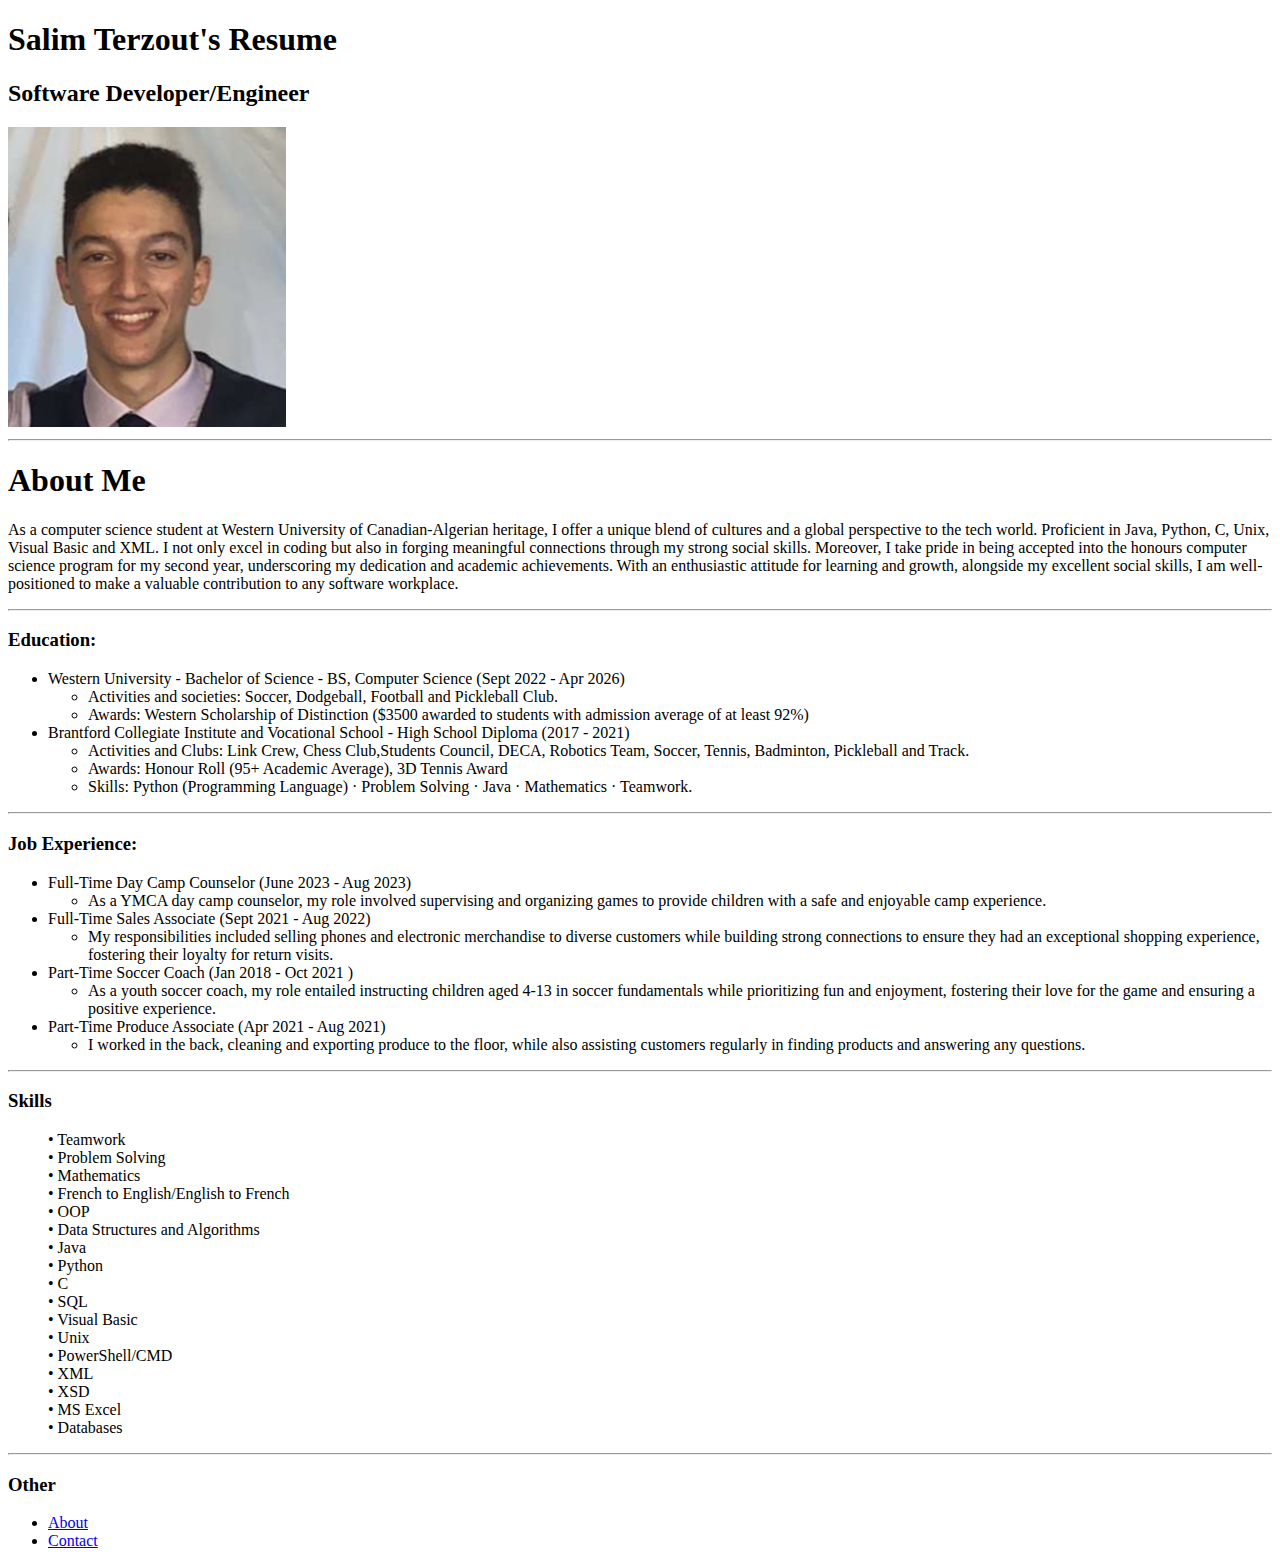
==== index.html @ ab0f9791 "Add files via upload" ====
<!DOCTYPE html>
<html lang="en">
<head>
    <meta charset="UTF-8">
    <meta name="viewport" content="width=device-width, initial-scale=1.0">
    <title>Salim Terzout Portfolio</title>
</head>
<body>
    <h1>Salim Terzout's Resume</h1>
    <h2>Software Developer/Engineer</h2>
    <img src="./bigsalim.png" height="300">
    <hr>
    <h1>About Me</h1>
    <p>As a computer science student at Western University of Canadian-Algerian heritage, I offer a unique blend of cultures and a global perspective to the tech world. Proficient in Java, Python, C, Unix, Visual Basic and XML. I not only excel in coding but also in forging meaningful connections through my strong social skills. Moreover, I take pride in being accepted into the honours computer science program for my second year, underscoring my dedication and academic achievements. With an enthusiastic attitude for learning and growth, alongside my excellent social skills, I am well-positioned to make a valuable contribution to any software workplace.</p>
    <hr>
    <h3>Education:</h3>

    <ul>
    <li>Western University - Bachelor of Science - BS, Computer Science (Sept 2022 - Apr 2026)
        <ul>
            <li>Activities and societies: Soccer, Dodgeball, Football and Pickleball Club.
                </li>
                <li>Awards: Western Scholarship of Distinction ($3500 awarded to students with admission average of at least 92%)</li>
            </ul>   
     </li>
     <li>Brantford Collegiate Institute and Vocational School - High School Diploma (2017 - 2021)
        <ul>
            <li>Activities and Clubs: Link Crew, Chess Club,Students Council, DECA, Robotics Team, Soccer, Tennis, Badminton, Pickleball and Track.</li>
            <li>Awards: Honour Roll (95+ Academic Average), 3D Tennis Award</li>
            <li>Skills: Python (Programming Language) · Problem Solving · Java · Mathematics · Teamwork.</li>

        </ul>   
     </li>
    </ul>
    <hr>
    <h3>Job Experience:</h3>
    <ul>
    <li>Full-Time Day Camp Counselor (June 2023 - Aug 2023)
        <ul>
            <li>As a YMCA day camp counselor, my role involved supervising and organizing games to provide children with a safe and enjoyable camp experience.</li>
        </ul>   
     </li>
     <li>Full-Time Sales Associate (Sept 2021 - Aug 2022)
        <ul>
            <li>My responsibilities included selling phones and electronic merchandise to diverse customers while building strong connections to ensure they had an exceptional shopping experience, fostering their loyalty for return visits.</li>
        </ul>   
     </li>
     <li>Part-Time Soccer Coach (Jan 2018 - Oct 2021 )
        <ul>
            <li>As a youth soccer coach, my role entailed instructing children aged 4-13 in soccer fundamentals while prioritizing fun and enjoyment, fostering their love for the game and ensuring a positive experience.</li>
        </ul>   
     </li>
     <li>Part-Time Produce Associate (Apr 2021 - Aug 2021)
        <ul>
            <li>I worked in the back, cleaning and exporting produce to the floor, while also assisting customers regularly in finding products and answering any questions.</li>
        </ul>   
     </li>
    </ul>
    <hr>
    <h3>Skills</h3>
    <ul>
    •	Teamwork
    <br>
    •	Problem Solving
    <br>
    •	Mathematics
    <br>
    •	French to English/English to French
    <br>
    •	OOP
    <br>
    •	Data Structures and Algorithms
    <br>
    •	Java
    <br>
    •	Python
    <br>
    •	C
    <br>
    •	SQL
    <br>
    •	Visual Basic
    <br>
    •	Unix
    <br>
    •	PowerShell/CMD
    <br>
    •	XML
    <br>
    •	XSD
    <br>
    •	MS Excel
    <br>
    •	Databases
    </ul>
    <hr>
    <h3>Other</h3>
    <ul>
    <li><a href="aboutme.html">About</a></li>
    <li><a href="contactme.html">Contact</a></li>
    </ul>

</body>
</html>
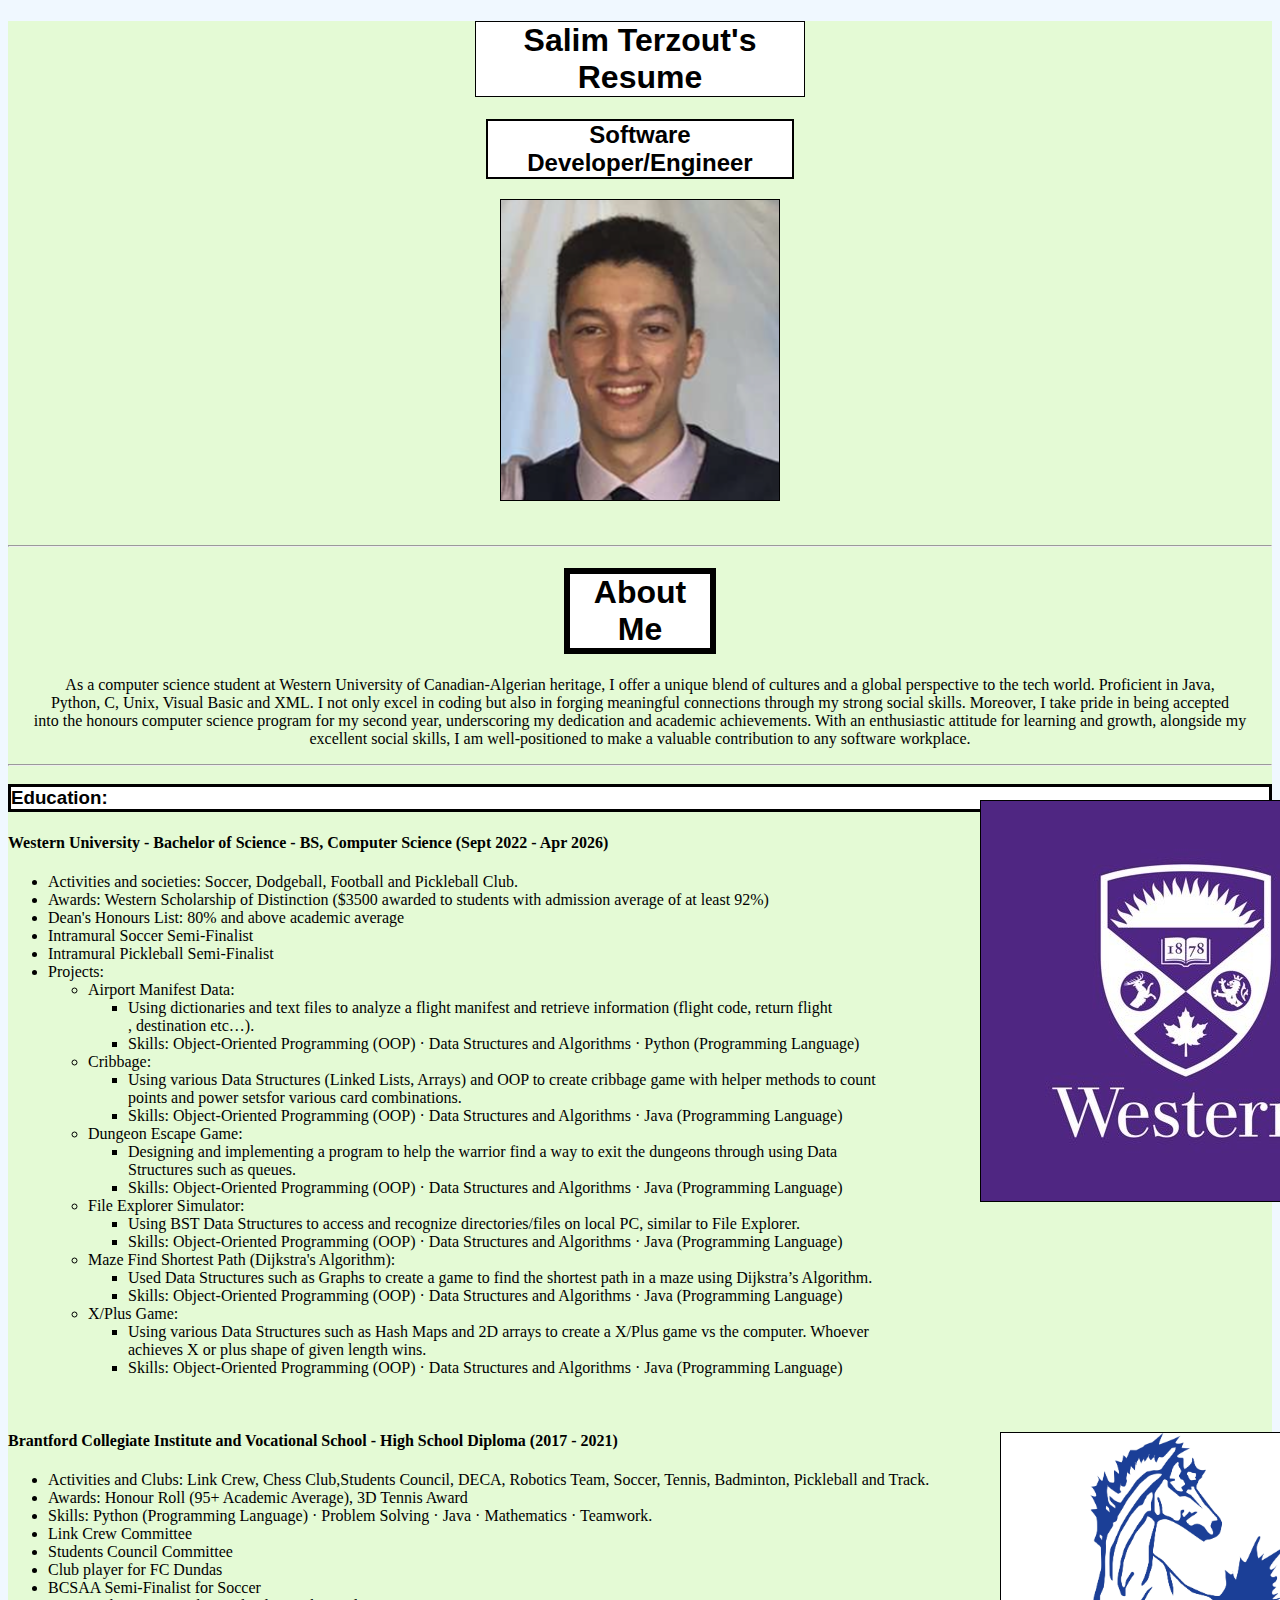
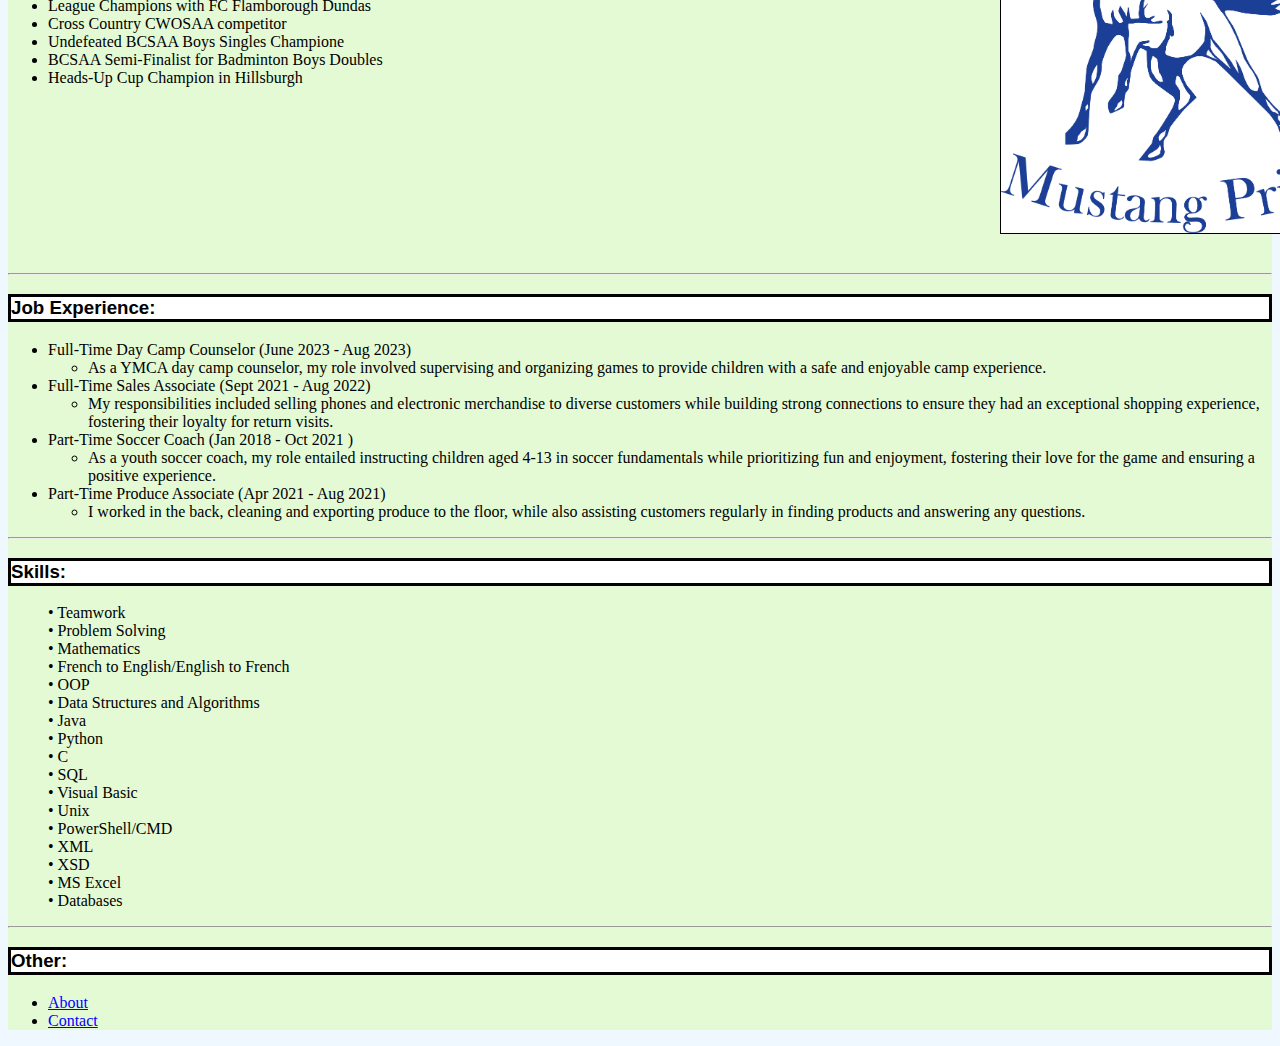
==== commit 4e62f673: "Add files via upload" ====
--- a/index.html
+++ b/index.html
@@ -1,39 +1,100 @@
 <!DOCTYPE html>
-<html lang="en">
+<html lang="en" style="background-color: aliceblue;">
 <head>
     <meta charset="UTF-8">
     <meta name="viewport" content="width=device-width, initial-scale=1.0">
     <title>Salim Terzout Portfolio</title>
+    
 </head>
 <body>
-    <h1>Salim Terzout's Resume</h1>
-    <h2>Software Developer/Engineer</h2>
-    <img src="./bigsalim.png" height="300">
+    <h1 class=one>Salim Terzout's Resume</h1>
+    
+    <h2 class=two>Software Developer/Engineer</h2>
+    <img class="imagesSalim" src="./bigsalim.png" height="300">
+    <br>
+    <br>
     <hr>
-    <h1>About Me</h1>
-    <p>As a computer science student at Western University of Canadian-Algerian heritage, I offer a unique blend of cultures and a global perspective to the tech world. Proficient in Java, Python, C, Unix, Visual Basic and XML. I not only excel in coding but also in forging meaningful connections through my strong social skills. Moreover, I take pride in being accepted into the honours computer science program for my second year, underscoring my dedication and academic achievements. With an enthusiastic attitude for learning and growth, alongside my excellent social skills, I am well-positioned to make a valuable contribution to any software workplace.</p>
+    <h1 class=onespecial>About Me</h1>
+    <p>As a computer science student at Western University of Canadian-Algerian heritage, I offer a unique blend of cultures and a global perspective to the tech world. Proficient in Java,<br> Python, C, Unix, Visual Basic and XML. I not only excel in coding but also in forging meaningful connections through my strong social skills. Moreover, I take pride in being accepted<br> into the honours computer science program for my second year, underscoring my dedication and academic achievements. With an enthusiastic attitude for learning and growth, alongside my<br> excellent social skills, I am well-positioned to make a valuable contribution to any software workplace.</p>
     <hr>
-    <h3>Education:</h3>
+    <h3 class="three">Education:</h3>
+    <div class="university-section">
+        <img class="images1" src="./westernlogo.jpg" height="400">        
+        <div class="university-text">
+            <h4>Western University - Bachelor of Science - BS, Computer Science (Sept 2022 - Apr 2026)</h4>
+        <ul>
+            <li>Activities and societies: Soccer, Dodgeball, Football and Pickleball Club.</li>
+            <li>Awards: Western Scholarship of Distinction ($3500 awarded to students with admission average of at least 92%)</li>
+            <li>Dean's Honours List: 80% and above academic average</li>
+            <li>Intramural Soccer Semi-Finalist</li>
+            <li>Intramural Pickleball Semi-Finalist</li>
+            <li>Projects:</li>
+            <ul>
+                <li>Airport Manifest Data:</li>
+                <ul><li>Using dictionaries and text files to analyze a flight manifest and retrieve information (flight code, return flight<br> , destination etc…).</li>
+                    <li>Skills: Object-Oriented Programming (OOP) · Data Structures and Algorithms · Python (Programming Language)</li>
+                </ul>
+                <li>Cribbage:</li>
+                <ul><li>Using various Data Structures (Linked Lists, Arrays) and OOP to create cribbage game with helper methods to count <br> points and power setsfor various card combinations.</li>
+                    <li>Skills: Object-Oriented Programming (OOP) · Data Structures and Algorithms · Java (Programming Language)</li>
+                </ul>
+                <li>Dungeon Escape Game:</li>
+                <ul><li>Designing and implementing a program to help the warrior find a way to exit the dungeons through using Data <br> Structures such as queues.</li>
+                    <li>Skills: Object-Oriented Programming (OOP) · Data Structures and Algorithms · Java (Programming Language)</li>
+                </ul>
+                <li>File Explorer Simulator:</li>
+                <ul><li>Using BST Data Structures to access and recognize directories/files on local PC, similar to File Explorer.</li>
+                    <li>Skills: Object-Oriented Programming (OOP) · Data Structures and Algorithms · Java (Programming Language)</li>
+                </ul>
+                <li>Maze Find Shortest Path (Dijkstra's Algorithm):</li>
+                <ul><li>Used Data Structures such as Graphs to create a game to find the shortest path in a maze using Dijkstra’s Algorithm.</li>
+                    <li>Skills: Object-Oriented Programming (OOP) · Data Structures and Algorithms · Java (Programming Language)</li>
+                </ul>
+                <li>X/Plus Game:</li>
+                <ul><li>Using various Data Structures such as Hash Maps and 2D arrays to create a X/Plus game vs the computer. Whoever <br> achieves X or plus shape of given length wins.</li>
+                    <li>Skills: Object-Oriented Programming (OOP) · Data Structures and Algorithms · Java (Programming Language)</li>
+                </ul>
 
-    <ul>
-    <li>Western University - Bachelor of Science - BS, Computer Science (Sept 2022 - Apr 2026)
-        <ul>
-            <li>Activities and societies: Soccer, Dodgeball, Football and Pickleball Club.
-                </li>
-                <li>Awards: Western Scholarship of Distinction ($3500 awarded to students with admission average of at least 92%)</li>
-            </ul>   
-     </li>
-     <li>Brantford Collegiate Institute and Vocational School - High School Diploma (2017 - 2021)
+
+            </ul>
+        </ul>   
+        </div>
+     </h4>
+    </div>
+
+    <br>
+    <div class="high-school-section">
+      <img class="images2" src="./bciimage.jpeg" height="400">
+      <div class="high-school-text">
+      <h4>Brantford Collegiate Institute and Vocational School - High School Diploma (2017 - 2021) </h4>
         <ul>
             <li>Activities and Clubs: Link Crew, Chess Club,Students Council, DECA, Robotics Team, Soccer, Tennis, Badminton, Pickleball and Track.</li>
             <li>Awards: Honour Roll (95+ Academic Average), 3D Tennis Award</li>
             <li>Skills: Python (Programming Language) · Problem Solving · Java · Mathematics · Teamwork.</li>
+            <li>Link Crew Committee</li>
+            <li>Students Council Committee</li>
+            <li>Club player for FC Dundas </li>
+            <li>BCSAA Semi-Finalist for Soccer </li>
+            <li>League Champions with FC Flamborough Dundas</li>
+            <li>Cross Country CWOSAA competitor</li>
+            <li>Undefeated BCSAA Boys Singles Champione</li>
+            <li>BCSAA Semi-Finalist for Badminton Boys Doubles</li>
+            <li>Heads-Up Cup Champion in Hillsburgh</li>
+        </ul>   
+     </h4>
+    </ul>
+    <br>
+    <br>
+    <br>
+    <br>
+    <br>
+    <br>
+    <br>
+    <br>
+    <br>
 
-        </ul>   
-     </li>
-    </ul>
     <hr>
-    <h3>Job Experience:</h3>
+    <h3 class="three">Job Experience:</h3>
     <ul>
     <li>Full-Time Day Camp Counselor (June 2023 - Aug 2023)
         <ul>
@@ -57,7 +118,7 @@
      </li>
     </ul>
     <hr>
-    <h3>Skills</h3>
+    <h3 class="three">Skills:</h3>
     <ul>
     •	Teamwork
     <br>
@@ -94,11 +155,11 @@
     •	Databases
     </ul>
     <hr>
-    <h3>Other</h3>
+    <h3 class="three">Other:</h3>
     <ul>
-    <li><a href="aboutme.html">About</a></li>
-    <li><a href="contactme.html">Contact</a></li>
+    <li><a href="aboutme.html" class="link">About</a></li>
+    <li><a href="contactme.html" class="link">Contact</a></li>
     </ul>
-
+    <link rel="stylesheet" href="styles.css">
 </body>
 </html>--- a/styles.css
+++ b/styles.css
@@ -0,0 +1,182 @@
+
+body{
+    background-color: rgb(228, 250, 213)
+}
+
+
+.link{
+    color: blue
+}
+.one{
+    color: black;
+    background-color: white;
+    font-family:  Arial, Helvetica, sans-serif, Times, serif, sans-serif;
+    font-weight: 1100;
+    width: 26%;
+    height: 10%;
+    border: 1px solid black;
+}
+.onespecial{
+    color: black;
+    background-color: white;
+    font-family:  Arial, Helvetica, sans-serif, Times, serif, sans-serif;
+    font-weight: 1100;
+    width: 11%;
+    border: 6px solid black;
+}
+.two{
+    color: black;
+    background-color: white;
+    font-family:  Arial, Helvetica, sans-serif, Times, serif, sans-serif;
+    font-weight: 4000;
+    width: 24%;
+    height: 10%;
+    border: 2px solid black;
+
+}
+.three{
+    color: black;
+    background-color: white;
+    font-family:  Arial, Helvetica, sans-serif, Times, serif, sans-serif;
+    font-weight: 2000;
+    border: 3px solid black;
+
+}
+h4{
+    color: black;
+}
+p,h1,h2,.center{
+    text-align: center;
+    margin-left: auto;
+    margin-right: auto;
+    display: block;
+
+}
+
+
+
+.imagesSalim{
+    margin-left: auto;
+    margin-right: auto;
+    display: block;
+    border: 1px solid black;
+
+}
+.education-section {
+    display: flex;
+    align-items: center; /* This will vertically center the items */
+}
+
+.images1 {
+    position: absolute;
+    top: 800px;
+    left:980px ;
+    margin-right: 110px; /* Adjust as needed for spacing */
+    border: 1px solid black; /* Remove the border or adjust as needed */
+}
+.images2 {
+    position: absolute;
+    left:1000px ;
+    margin-right: 110px; /* Adjust as needed for spacing */
+    border: 1px solid black; /* Remove the border or adjust as needed */
+}
+
+.university-text,.high-school-text {
+    text-align: left;
+}
+
+
+
+.onecontact{
+    color: black;
+    background-color: white;
+    font-family:  Arial, Helvetica, sans-serif, Times, serif, sans-serif;
+    font-weight: 1100;
+    width: 13%;
+    height: 10%;
+    border: 1px solid black;
+}
+
+#first{
+    color: black;
+    background-color: white;
+    font-family:  Arial, Helvetica, sans-serif, Times, serif, sans-serif;
+    font-weight: 1100;
+    width: 16%;
+    height: 10%;
+    border: 1px solid black;
+}
+.imagescontact{
+    margin-left: auto;
+    margin-right: auto;
+    display: block;
+    border: 1px solid black;
+}
+.textcontact{
+        text-align: center;
+    
+    
+}
+#second{
+    color: black;
+    background-color: white;
+    font-family:  Arial, Helvetica, sans-serif, Times, serif, sans-serif;
+    font-weight: 1100;
+    width: 17%;
+    height: 10%;
+    border: 1px solid black;
+}
+#third{
+    color: black;
+    background-color: white;
+    font-family:  Arial, Helvetica, sans-serif, Times, serif, sans-serif;
+    font-weight: 1100;
+    width: 5%;
+    height: 10%;
+    border: 1px solid black;
+}
+
+#aboutme{
+
+    color: black;
+    background-color: white;
+    font-family:  Arial, Helvetica, sans-serif, Times, serif, sans-serif;
+    font-weight: 1100;
+    width: 11%;
+    height: 10%;
+    border: 1px solid black;
+
+}
+#minime{
+    margin-left: auto;
+    margin-right: auto;
+    display: block;
+    border: 1px solid black;
+}
+
+#twoaboutone{
+    color: black;
+    background-color: white;
+    font-family:  Arial, Helvetica, sans-serif, Times, serif, sans-serif;
+    font-weight: 1100;
+    width: 6%;
+    height: 10%;
+    border: 1px solid black;
+}
+#twoabouttwo{
+    color: black;
+    background-color: white;
+    font-family:  Arial, Helvetica, sans-serif, Times, serif, sans-serif;
+    font-weight: 1100;
+    width: 11%;
+    height: 10%;
+    border: 1px solid black;
+}#twoaboutthree{
+    color: black;
+    background-color: white;
+    font-family:  Arial, Helvetica, sans-serif, Times, serif, sans-serif;
+    font-weight: 1100;
+    width: 4.5%;
+    height: 10%;
+    border: 1px solid black;
+}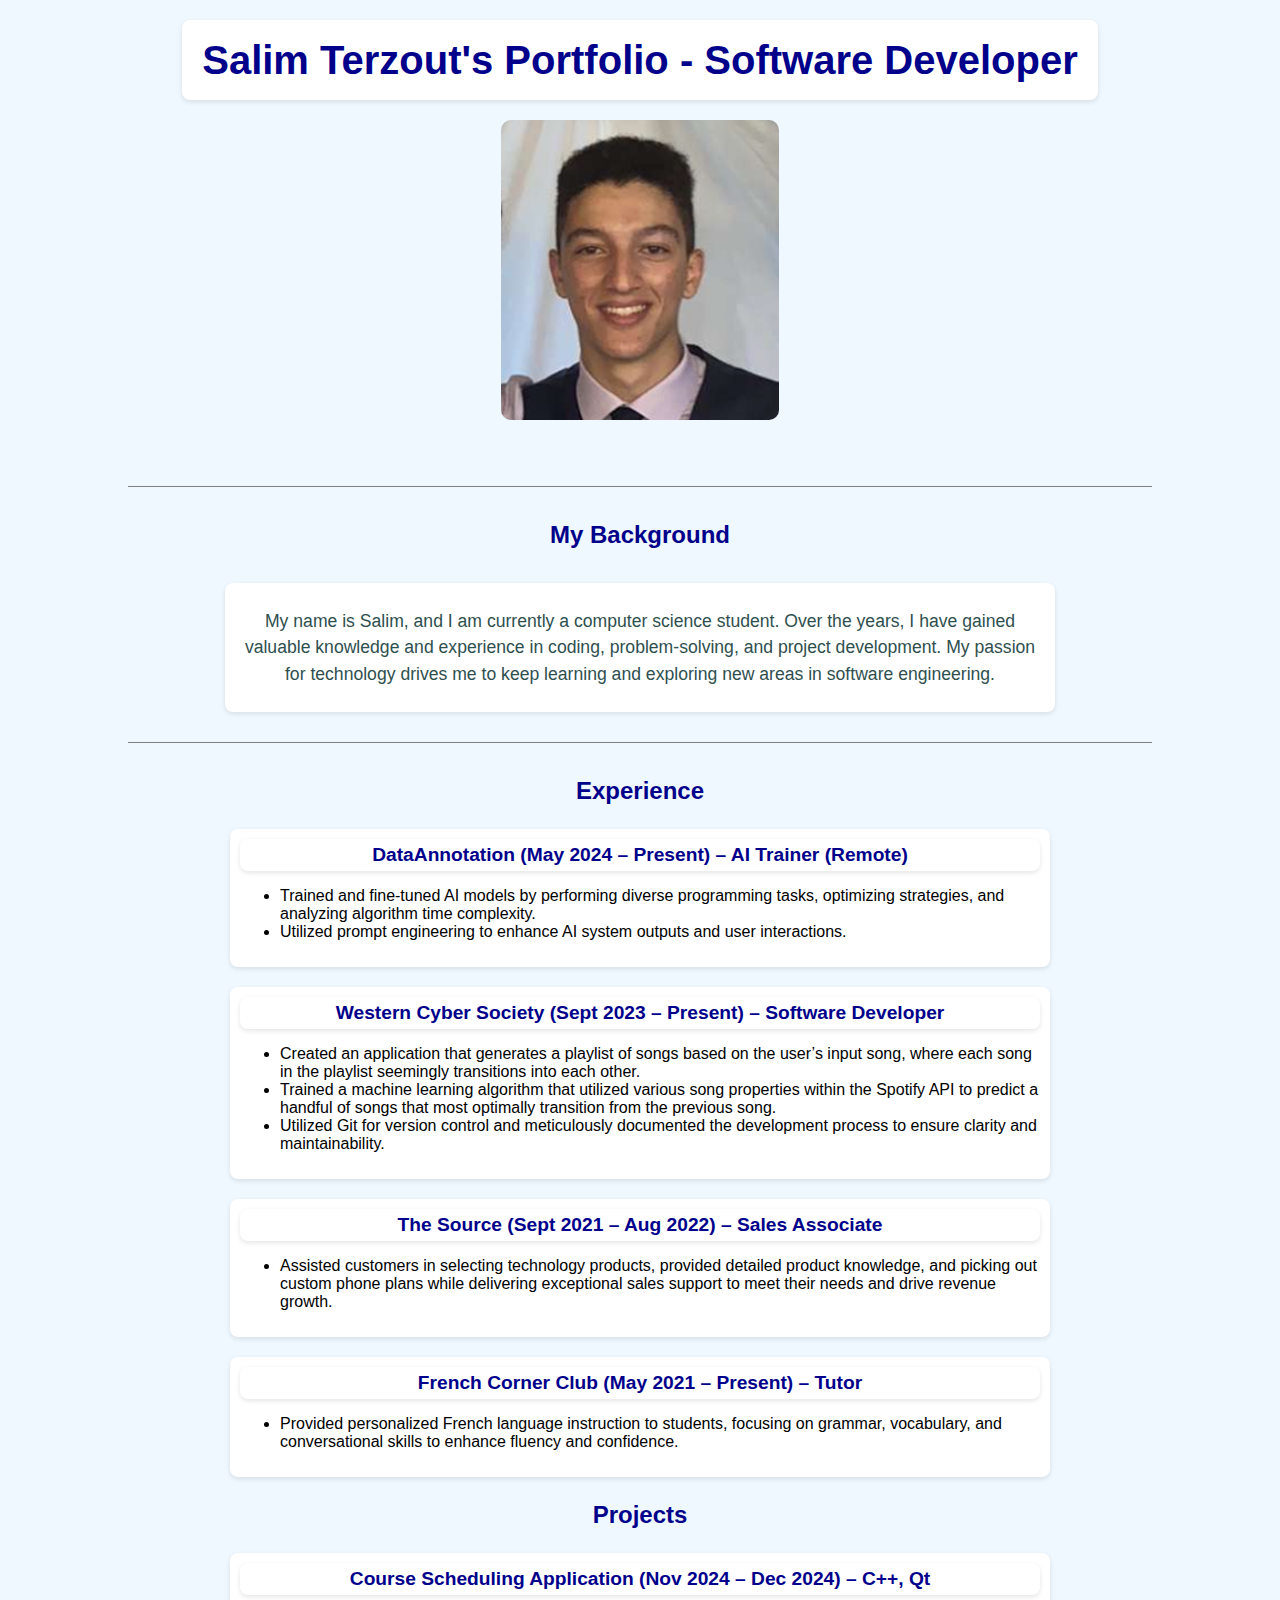
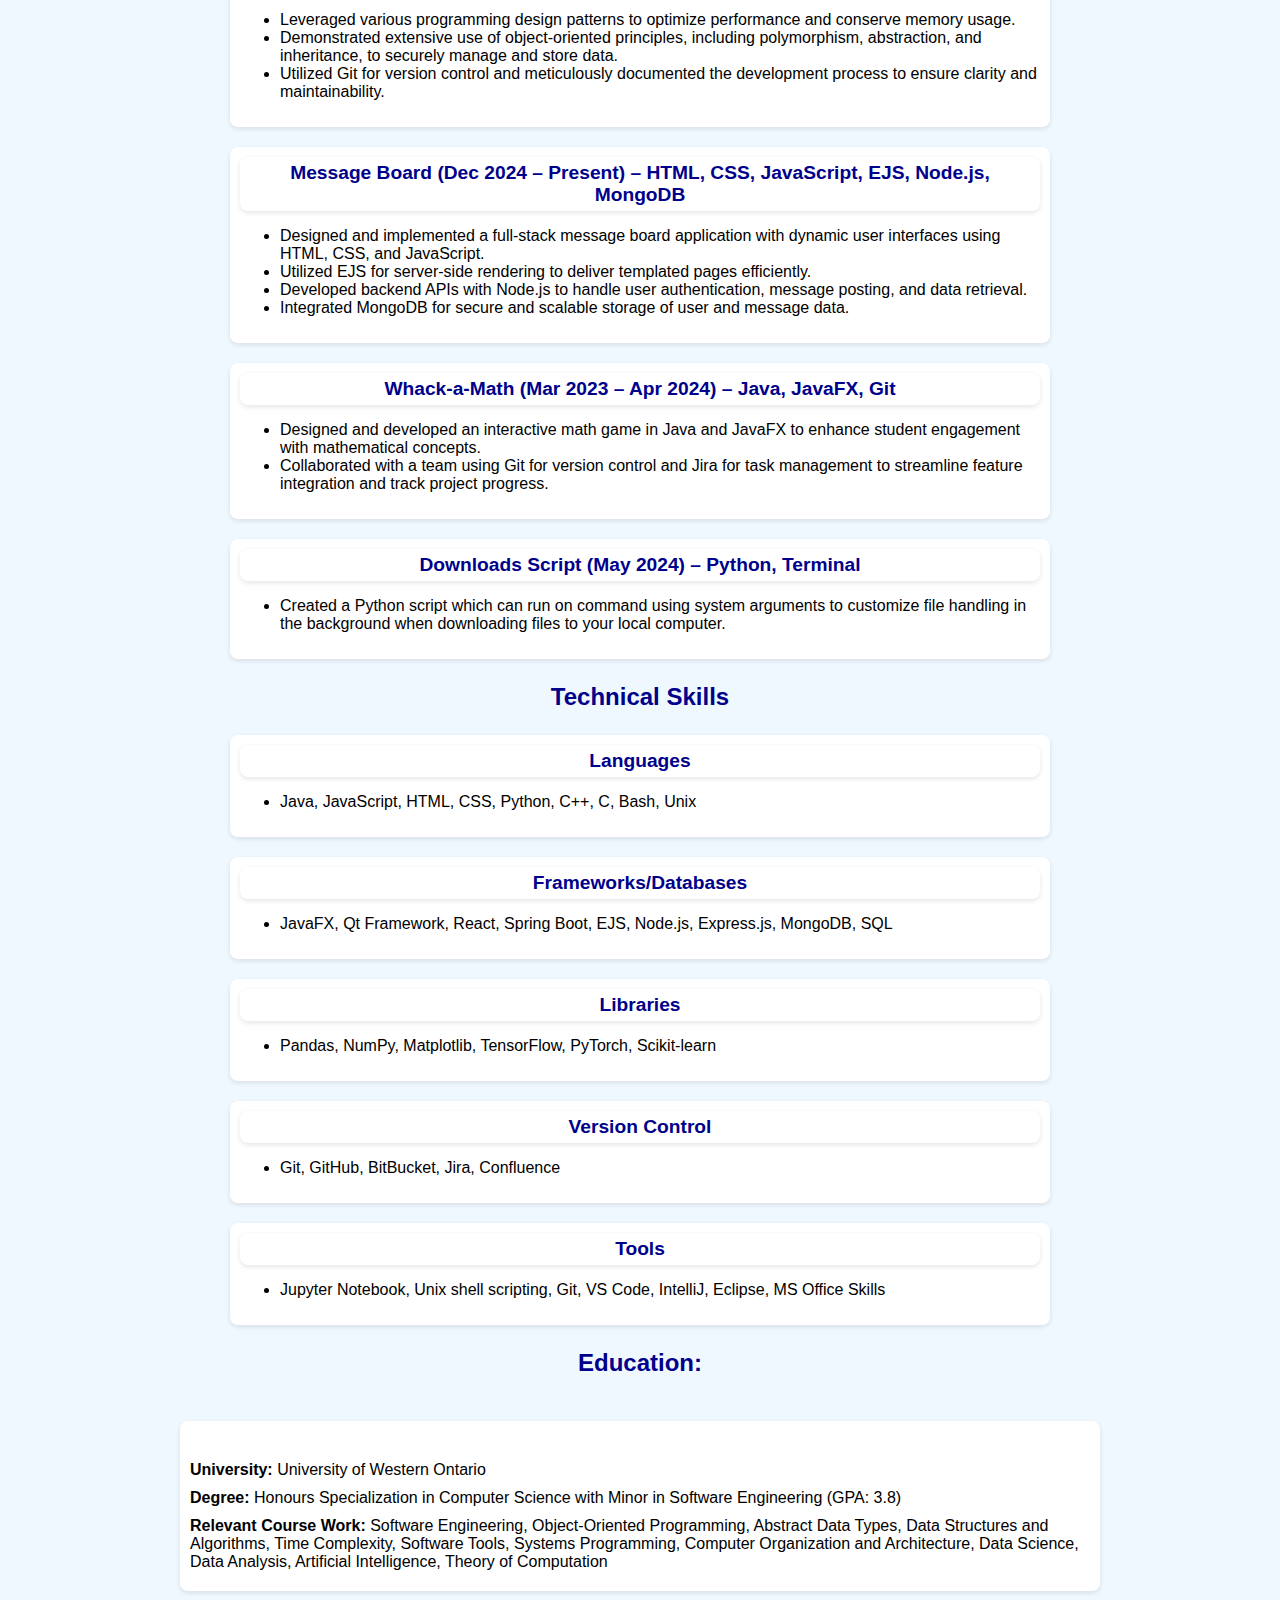
==== commit 2b394cd5: "Updated site with new styles for project titles and centered boxes" ====
--- a/index.html
+++ b/index.html
@@ -4,162 +4,135 @@
     <meta charset="UTF-8">
     <meta name="viewport" content="width=device-width, initial-scale=1.0">
     <title>Salim Terzout Portfolio</title>
-    
+    <link rel="stylesheet" href="styles.css">
 </head>
 <body>
-    <h1 class=one>Salim Terzout's Resume</h1>
-    
-    <h2 class=two>Software Developer/Engineer</h2>
-    <img class="imagesSalim" src="./bigsalim.png" height="300">
+    <h1 class="one">Salim Terzout's Portfolio - Software Developer</h1>
+        <img class="imagesSalim" src="./bigsalim.png" height="300">
     <br>
     <br>
     <hr>
-    <h1 class=onespecial>About Me</h1>
-    <p>As a computer science student at Western University of Canadian-Algerian heritage, I offer a unique blend of cultures and a global perspective to the tech world. Proficient in Java,<br> Python, C, Unix, Visual Basic and XML. I not only excel in coding but also in forging meaningful connections through my strong social skills. Moreover, I take pride in being accepted<br> into the honours computer science program for my second year, underscoring my dedication and academic achievements. With an enthusiastic attitude for learning and growth, alongside my<br> excellent social skills, I am well-positioned to make a valuable contribution to any software workplace.</p>
+    <h1 class="three">My Background</h1>
+    <div class="background-description">
+        <p>My name is Salim, and I am currently a computer science student. Over the years, I have gained valuable knowledge and experience in coding, problem-solving, and project development. My passion for technology drives me to keep learning and exploring new areas in software engineering.</p>
+    </div>
     <hr>
+
+    <h3 class="three">Experience</h3>
+    
+    <div class="project">
+        <div class="project-title">DataAnnotation (May 2024 – Present) – AI Trainer (Remote)</div>
+        <ul class="project-description">
+            <li>Trained and fine-tuned AI models by performing diverse programming tasks, optimizing strategies, and analyzing algorithm time complexity.</li>
+            <li>Utilized prompt engineering to enhance AI system outputs and user interactions.</li>
+        </ul>
+    </div>
+
+    <div class="project">
+        <div class="project-title">Western Cyber Society (Sept 2023 – Present) – Software Developer</div>
+        <ul class="project-description">
+            <li>Created an application that generates a playlist of songs based on the user’s input song, where each song in the playlist seemingly transitions into each other.</li>
+            <li>Trained a machine learning algorithm that utilized various song properties within the Spotify API to predict a handful of songs that most optimally transition from the previous song.</li>
+            <li>Utilized Git for version control and meticulously documented the development process to ensure clarity and maintainability.</li>
+        </ul>
+    </div>
+
+    <div class="project">
+        <div class="project-title">The Source (Sept 2021 – Aug 2022) – Sales Associate</div>
+        <ul class="project-description">
+            <li>Assisted customers in selecting technology products, provided detailed product knowledge, and picking out custom phone plans while delivering exceptional sales support to meet their needs and drive revenue growth.</li>
+        </ul>
+    </div>
+
+    <div class="project">
+        <div class="project-title">French Corner Club (May 2021 – Present) – Tutor</div>
+        <ul class="project-description">
+            <li>Provided personalized French language instruction to students, focusing on grammar, vocabulary, and conversational skills to enhance fluency and confidence.</li>
+        </ul>
+    </div>
+
+    <h3 class="three">Projects</h3>
+    
+    <div class="project">
+        <div class="project-title">Course Scheduling Application (Nov 2024 – Dec 2024) – C++, Qt</div>
+        <ul class="project-description">
+            <li>Leveraged various programming design patterns to optimize performance and conserve memory usage.</li>
+            <li>Demonstrated extensive use of object-oriented principles, including polymorphism, abstraction, and inheritance, to securely manage and store data.</li>
+            <li>Utilized Git for version control and meticulously documented the development process to ensure clarity and maintainability.</li>
+        </ul>
+    </div>
+
+    <div class="project">
+        <div class="project-title">Message Board (Dec 2024 – Present) – HTML, CSS, JavaScript, EJS, Node.js, MongoDB</div>
+        <ul class="project-description">
+            <li>Designed and implemented a full-stack message board application with dynamic user interfaces using HTML, CSS, and JavaScript.</li>
+            <li>Utilized EJS for server-side rendering to deliver templated pages efficiently.</li>
+            <li>Developed backend APIs with Node.js to handle user authentication, message posting, and data retrieval.</li>
+            <li>Integrated MongoDB for secure and scalable storage of user and message data.</li>
+        </ul>
+    </div>
+
+    <div class="project">
+        <div class="project-title">Whack-a-Math (Mar 2023 – Apr 2024) – Java, JavaFX, Git</div>
+        <ul class="project-description">
+            <li>Designed and developed an interactive math game in Java and JavaFX to enhance student engagement with mathematical concepts.</li>
+            <li>Collaborated with a team using Git for version control and Jira for task management to streamline feature integration and track project progress.</li>
+        </ul>
+    </div>
+
+    <div class="project">
+        <div class="project-title">Downloads Script (May 2024) – Python, Terminal</div>
+        <ul class="project-description">
+            <li>Created a Python script which can run on command using system arguments to customize file handling in the background when downloading files to your local computer.</li>
+        </ul>
+    </div>
+    
+    <h3 class="three">Technical Skills</h3>
+    
+    <div class="project">
+        <div class="project-title">Languages</div>
+        <ul class="project-description">
+            <li>Java, JavaScript, HTML, CSS, Python, C++, C, Bash, Unix</li>
+        </ul>
+    </div>
+
+    <div class="project">
+        <div class="project-title">Frameworks/Databases</div>
+        <ul class="project-description">
+            <li>JavaFX, Qt Framework, React, Spring Boot, EJS, Node.js, Express.js, MongoDB, SQL</li>
+        </ul>
+    </div>
+
+    <div class="project">
+        <div class="project-title">Libraries</div>
+        <ul class="project-description">
+            <li>Pandas, NumPy, Matplotlib, TensorFlow, PyTorch, Scikit-learn</li>
+        </ul>
+    </div>
+
+    <div class="project">
+        <div class="project-title">Version Control</div>
+        <ul class="project-description">
+            <li>Git, GitHub, BitBucket, Jira, Confluence</li>
+        </ul>
+    </div>
+
+    <div class="project">
+        <div class="project-title">Tools</div>
+        <ul class="project-description">
+            <li>Jupyter Notebook, Unix shell scripting, Git, VS Code, IntelliJ, Eclipse, MS Office Skills </li>
+        </ul>
+    </div>
+
     <h3 class="three">Education:</h3>
     <div class="university-section">
-        <img class="images1" src="./westernlogo.jpg" height="400">        
         <div class="university-text">
-            <h4>Western University - Bachelor of Science - BS, Computer Science (Sept 2022 - Apr 2026)</h4>
-        <ul>
-            <li>Activities and societies: Soccer, Dodgeball, Football and Pickleball Club.</li>
-            <li>Awards: Western Scholarship of Distinction ($3500 awarded to students with admission average of at least 92%)</li>
-            <li>Dean's Honours List: 80% and above academic average</li>
-            <li>Intramural Soccer Semi-Finalist</li>
-            <li>Intramural Pickleball Semi-Finalist</li>
-            <li>Projects:</li>
             <ul>
-                <li>Airport Manifest Data:</li>
-                <ul><li>Using dictionaries and text files to analyze a flight manifest and retrieve information (flight code, return flight<br> , destination etc…).</li>
-                    <li>Skills: Object-Oriented Programming (OOP) · Data Structures and Algorithms · Python (Programming Language)</li>
-                </ul>
-                <li>Cribbage:</li>
-                <ul><li>Using various Data Structures (Linked Lists, Arrays) and OOP to create cribbage game with helper methods to count <br> points and power setsfor various card combinations.</li>
-                    <li>Skills: Object-Oriented Programming (OOP) · Data Structures and Algorithms · Java (Programming Language)</li>
-                </ul>
-                <li>Dungeon Escape Game:</li>
-                <ul><li>Designing and implementing a program to help the warrior find a way to exit the dungeons through using Data <br> Structures such as queues.</li>
-                    <li>Skills: Object-Oriented Programming (OOP) · Data Structures and Algorithms · Java (Programming Language)</li>
-                </ul>
-                <li>File Explorer Simulator:</li>
-                <ul><li>Using BST Data Structures to access and recognize directories/files on local PC, similar to File Explorer.</li>
-                    <li>Skills: Object-Oriented Programming (OOP) · Data Structures and Algorithms · Java (Programming Language)</li>
-                </ul>
-                <li>Maze Find Shortest Path (Dijkstra's Algorithm):</li>
-                <ul><li>Used Data Structures such as Graphs to create a game to find the shortest path in a maze using Dijkstra’s Algorithm.</li>
-                    <li>Skills: Object-Oriented Programming (OOP) · Data Structures and Algorithms · Java (Programming Language)</li>
-                </ul>
-                <li>X/Plus Game:</li>
-                <ul><li>Using various Data Structures such as Hash Maps and 2D arrays to create a X/Plus game vs the computer. Whoever <br> achieves X or plus shape of given length wins.</li>
-                    <li>Skills: Object-Oriented Programming (OOP) · Data Structures and Algorithms · Java (Programming Language)</li>
-                </ul>
-
-
+                <li><strong>University:</strong> University of Western Ontario</li>
+                <li><strong>Degree:</strong> Honours Specialization in Computer Science with Minor in Software Engineering (GPA: 3.8)</li>
+                <li><strong>Relevant Course Work:</strong> Software Engineering, Object-Oriented Programming, Abstract Data Types, Data Structures and Algorithms, Time Complexity, Software Tools, Systems Programming, Computer Organization and Architecture, Data Science, Data Analysis, Artificial Intelligence, Theory of Computation</li>
             </ul>
-        </ul>   
         </div>
-     </h4>
     </div>
-
-    <br>
-    <div class="high-school-section">
-      <img class="images2" src="./bciimage.jpeg" height="400">
-      <div class="high-school-text">
-      <h4>Brantford Collegiate Institute and Vocational School - High School Diploma (2017 - 2021) </h4>
-        <ul>
-            <li>Activities and Clubs: Link Crew, Chess Club,Students Council, DECA, Robotics Team, Soccer, Tennis, Badminton, Pickleball and Track.</li>
-            <li>Awards: Honour Roll (95+ Academic Average), 3D Tennis Award</li>
-            <li>Skills: Python (Programming Language) · Problem Solving · Java · Mathematics · Teamwork.</li>
-            <li>Link Crew Committee</li>
-            <li>Students Council Committee</li>
-            <li>Club player for FC Dundas </li>
-            <li>BCSAA Semi-Finalist for Soccer </li>
-            <li>League Champions with FC Flamborough Dundas</li>
-            <li>Cross Country CWOSAA competitor</li>
-            <li>Undefeated BCSAA Boys Singles Champione</li>
-            <li>BCSAA Semi-Finalist for Badminton Boys Doubles</li>
-            <li>Heads-Up Cup Champion in Hillsburgh</li>
-        </ul>   
-     </h4>
-    </ul>
-    <br>
-    <br>
-    <br>
-    <br>
-    <br>
-    <br>
-    <br>
-    <br>
-    <br>
-
-    <hr>
-    <h3 class="three">Job Experience:</h3>
-    <ul>
-    <li>Full-Time Day Camp Counselor (June 2023 - Aug 2023)
-        <ul>
-            <li>As a YMCA day camp counselor, my role involved supervising and organizing games to provide children with a safe and enjoyable camp experience.</li>
-        </ul>   
-     </li>
-     <li>Full-Time Sales Associate (Sept 2021 - Aug 2022)
-        <ul>
-            <li>My responsibilities included selling phones and electronic merchandise to diverse customers while building strong connections to ensure they had an exceptional shopping experience, fostering their loyalty for return visits.</li>
-        </ul>   
-     </li>
-     <li>Part-Time Soccer Coach (Jan 2018 - Oct 2021 )
-        <ul>
-            <li>As a youth soccer coach, my role entailed instructing children aged 4-13 in soccer fundamentals while prioritizing fun and enjoyment, fostering their love for the game and ensuring a positive experience.</li>
-        </ul>   
-     </li>
-     <li>Part-Time Produce Associate (Apr 2021 - Aug 2021)
-        <ul>
-            <li>I worked in the back, cleaning and exporting produce to the floor, while also assisting customers regularly in finding products and answering any questions.</li>
-        </ul>   
-     </li>
-    </ul>
-    <hr>
-    <h3 class="three">Skills:</h3>
-    <ul>
-    •	Teamwork
-    <br>
-    •	Problem Solving
-    <br>
-    •	Mathematics
-    <br>
-    •	French to English/English to French
-    <br>
-    •	OOP
-    <br>
-    •	Data Structures and Algorithms
-    <br>
-    •	Java
-    <br>
-    •	Python
-    <br>
-    •	C
-    <br>
-    •	SQL
-    <br>
-    •	Visual Basic
-    <br>
-    •	Unix
-    <br>
-    •	PowerShell/CMD
-    <br>
-    •	XML
-    <br>
-    •	XSD
-    <br>
-    •	MS Excel
-    <br>
-    •	Databases
-    </ul>
-    <hr>
-    <h3 class="three">Other:</h3>
-    <ul>
-    <li><a href="aboutme.html" class="link">About</a></li>
-    <li><a href="contactme.html" class="link">Contact</a></li>
-    </ul>
-    <link rel="stylesheet" href="styles.css">
 </body>
-</html>+</html>
--- a/styles.css
+++ b/styles.css
@@ -1,182 +1,168 @@
-
-body{
-    background-color: rgb(228, 250, 213)
+body {
+    font-family: Arial, sans-serif;
+    margin: 0;
+    padding: 0;
+    background-color: aliceblue;
+    text-align: center;
 }
 
+h1, h2, h3, h4, p {
+    margin: 20px auto;
+    line-height: 1.5;
+}
 
-.link{
-    color: blue
+h1.one {
+    color: navy;
+    font-size: 2.5em;
 }
-.one{
-    color: black;
+
+h2.two {
+    font-size: 1.8em;
+    color: darkslategray;
+}
+
+h1.three, h3.three {
+    font-size: 1.5em;
+    color: darkblue;
+}
+
+/* Container for background description */
+.background-description {
+    margin: 30px auto;
+    padding: 15px;
+    max-width: 800px;
     background-color: white;
-    font-family:  Arial, Helvetica, sans-serif, Times, serif, sans-serif;
-    font-weight: 1100;
-    width: 26%;
-    height: 10%;
-    border: 1px solid black;
+    border-radius: 8px;
+    box-shadow: 0 2px 5px rgba(0, 0, 0, 0.1);
+    text-align: center;
+    line-height: 1.6;
 }
-.onespecial{
-    color: black;
+
+.background-description p {
+    margin: 10px 0;
+    color: darkslategray;
+    font-size: 1.1em;
+}
+
+.imagesSalim, .images1 {
+    display: block;
+    margin: 0 auto;
+    border-radius: 10px;
+}
+
+/* Project section styling */
+.project {
+    margin: 20px auto;
+    padding: 10px;
+    max-width: 800px;
     background-color: white;
-    font-family:  Arial, Helvetica, sans-serif, Times, serif, sans-serif;
-    font-weight: 1100;
-    width: 11%;
-    border: 6px solid black;
+    border-radius: 8px;
+    box-shadow: 0 2px 5px rgba(0, 0, 0, 0.1);
+    text-align: left;
 }
-.two{
-    color: black;
-    background-color: white;
-    font-family:  Arial, Helvetica, sans-serif, Times, serif, sans-serif;
-    font-weight: 4000;
-    width: 24%;
-    height: 10%;
-    border: 2px solid black;
 
-}
-.three{
-    color: black;
-    background-color: white;
-    font-family:  Arial, Helvetica, sans-serif, Times, serif, sans-serif;
-    font-weight: 2000;
-    border: 3px solid black;
+/* Styling for the project titles */
+.project-title {
+    font-size: 1.2em;
+    font-weight: bold;
+    margin-bottom: 10px;
+    display: inline-block; /* Ensures the box fits tightly around the content */
 
-}
-h4{
-    color: black;
-}
-p,h1,h2,.center{
-    text-align: center;
-    margin-left: auto;
-    margin-right: auto;
-    display: block;
-
+    text-align: center; /* Ensures text inside the title is centered */
+    display: block; /* Ensures block-level behavior */
+    margin-left: auto; /* Auto margin for centering */
+    margin-right: auto; /* Auto margin for centering */
+    padding: 5px 10px;
+    background-color: white; /* Box background */
+    border-radius: 8px;
+    color: darkblue; /* Text color */
+    box-shadow: 0 2px 5px rgba(0, 0, 0, 0.1);
+    transition: transform 0.3s ease, box-shadow 0.3s ease;
 }
 
 
 
-.imagesSalim{
-    margin-left: auto;
-    margin-right: auto;
-    display: block;
-    border: 1px solid black;
 
-}
-.education-section {
-    display: flex;
-    align-items: center; /* This will vertically center the items */
+/* Hover effect for project titles */
+.project-title:hover {
+    transform: translateY(-5px); /* Slightly float effect on hover */
+    box-shadow: 0 5px 15px rgba(0, 0, 0, 0.2); /* Enhanced hover shadow */
+    
 }
 
-.images1 {
-    position: absolute;
-    top: 800px;
-    left:980px ;
-    margin-right: 110px; /* Adjust as needed for spacing */
-    border: 1px solid black; /* Remove the border or adjust as needed */
-}
-.images2 {
-    position: absolute;
-    left:1000px ;
-    margin-right: 110px; /* Adjust as needed for spacing */
-    border: 1px solid black; /* Remove the border or adjust as needed */
+/* University section styling */
+.university-section {
+    margin: 40px auto;
+    padding: 10px;
+    max-width: 900px;
+    background-color: white;
+    border-radius: 8px;
+    box-shadow: 0 2px 5px rgba(0, 0, 0, 0.1);
+    text-align: center;
 }
 
-.university-text,.high-school-text {
+.university-text {
+    text-align: center;
+    margin-top: 20px;
+}
+
+.university-text ul {
+    list-style-type: none;
+    padding: 0;
+    margin: 0 auto;
+    display: inline-block;
     text-align: left;
 }
 
-
-
-.onecontact{
-    color: black;
-    background-color: white;
-    font-family:  Arial, Helvetica, sans-serif, Times, serif, sans-serif;
-    font-weight: 1100;
-    width: 13%;
-    height: 10%;
-    border: 1px solid black;
+.university-text li {
+    margin: 10px 0;
 }
 
-#first{
-    color: black;
-    background-color: white;
-    font-family:  Arial, Helvetica, sans-serif, Times, serif, sans-serif;
-    font-weight: 1100;
-    width: 16%;
-    height: 10%;
-    border: 1px solid black;
-}
-.imagescontact{
-    margin-left: auto;
-    margin-right: auto;
-    display: block;
-    border: 1px solid black;
-}
-.textcontact{
-        text-align: center;
-    
-    
-}
-#second{
-    color: black;
-    background-color: white;
-    font-family:  Arial, Helvetica, sans-serif, Times, serif, sans-serif;
-    font-weight: 1100;
-    width: 17%;
-    height: 10%;
-    border: 1px solid black;
-}
-#third{
-    color: black;
-    background-color: white;
-    font-family:  Arial, Helvetica, sans-serif, Times, serif, sans-serif;
-    font-weight: 1100;
-    width: 5%;
-    height: 10%;
-    border: 1px solid black;
+.university-text .project {
+    text-align: center;
+    margin: 20px auto;
 }
 
-#aboutme{
-
-    color: black;
-    background-color: white;
-    font-family:  Arial, Helvetica, sans-serif, Times, serif, sans-serif;
-    font-weight: 1100;
-    width: 11%;
-    height: 10%;
-    border: 1px solid black;
-
-}
-#minime{
-    margin-left: auto;
-    margin-right: auto;
-    display: block;
-    border: 1px solid black;
+hr {
+    border: 0;
+    height: 1px;
+    background: gray;
+    margin: 30px auto;
+    max-width: 80%;
 }
 
-#twoaboutone{
-    color: black;
+/* Styling for bigger titles with hover effect */
+h1.one, h2.two {
+    display: inline-block;
+    padding: 10px 20px;
     background-color: white;
-    font-family:  Arial, Helvetica, sans-serif, Times, serif, sans-serif;
-    font-weight: 1100;
-    width: 6%;
-    height: 10%;
-    border: 1px solid black;
+    border-radius: 8px;
+    box-shadow: 0 2px 5px rgba(0, 0, 0, 0.1);
+    color: darkblue;
+    transition: transform 0.3s ease, box-shadow 0.3s ease;
 }
-#twoabouttwo{
-    color: black;
+
+/* Hover effect for bigger titles */
+h1.one:hover, h2.two:hover {
+    transform: translateY(-5px);
+    box-shadow: 0 5px 15px rgba(0, 0, 0, 0.2); /* Enhanced shadow */
+}
+
+/* Centering titles like DataAnnotation and job titles */
+.title-centered {
+    text-align: center;
+    display: block;
+    padding: 10px 20px;
     background-color: white;
-    font-family:  Arial, Helvetica, sans-serif, Times, serif, sans-serif;
-    font-weight: 1100;
-    width: 11%;
-    height: 10%;
-    border: 1px solid black;
-}#twoaboutthree{
-    color: black;
-    background-color: white;
-    font-family:  Arial, Helvetica, sans-serif, Times, serif, sans-serif;
-    font-weight: 1100;
-    width: 4.5%;
-    height: 10%;
-    border: 1px solid black;
-}+    border-radius: 8px;
+    box-shadow: 0 2px 5px rgba(0, 0, 0, 0.1);
+    color: darkblue;
+    margin: 20px auto;
+    transition: transform 0.3s ease, box-shadow 0.3s ease;
+}
+
+/* Hover effect for the centered titles */
+.title-centered:hover {
+    transform: translateY(-5px);
+    box-shadow: 0 5px 15px rgba(0, 0, 0, 0.2);
+}
